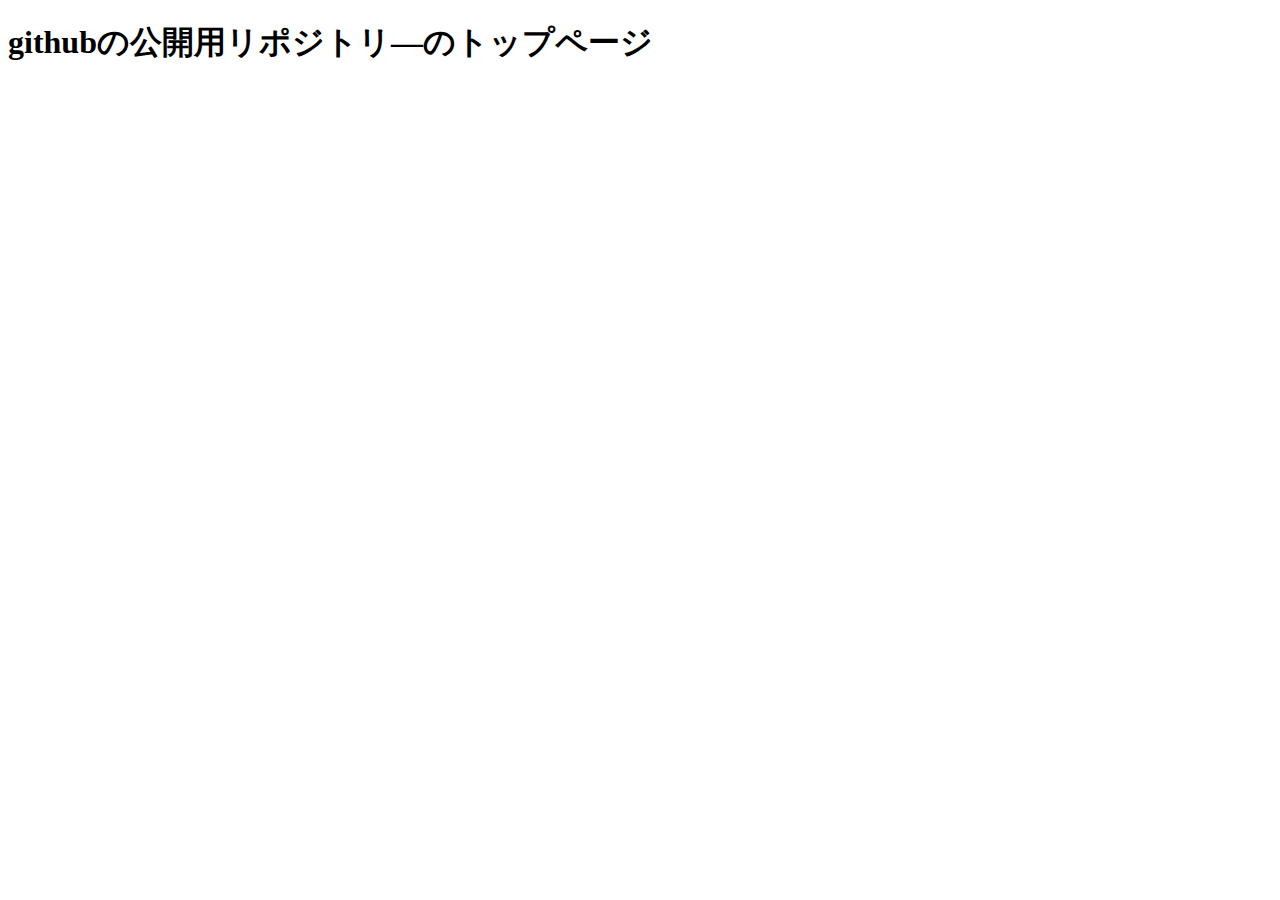
==== index.html @ e053f9ed "更新" ====
<!DOCTYPE html>
<html lang="ja">
<head>
  <meta charset="UTF-8">
  <meta http-equiv="X-UA-Compatible" content="IE=edge">
  <meta name="viewport" content="width=device-width, initial-scale=1.0">
  <title>githubの公開用リポジトリ―のトップページ</title>
</head>
<body>
<h1>githubの公開用リポジトリ―のトップページ</h1>
  
</body>
</html>
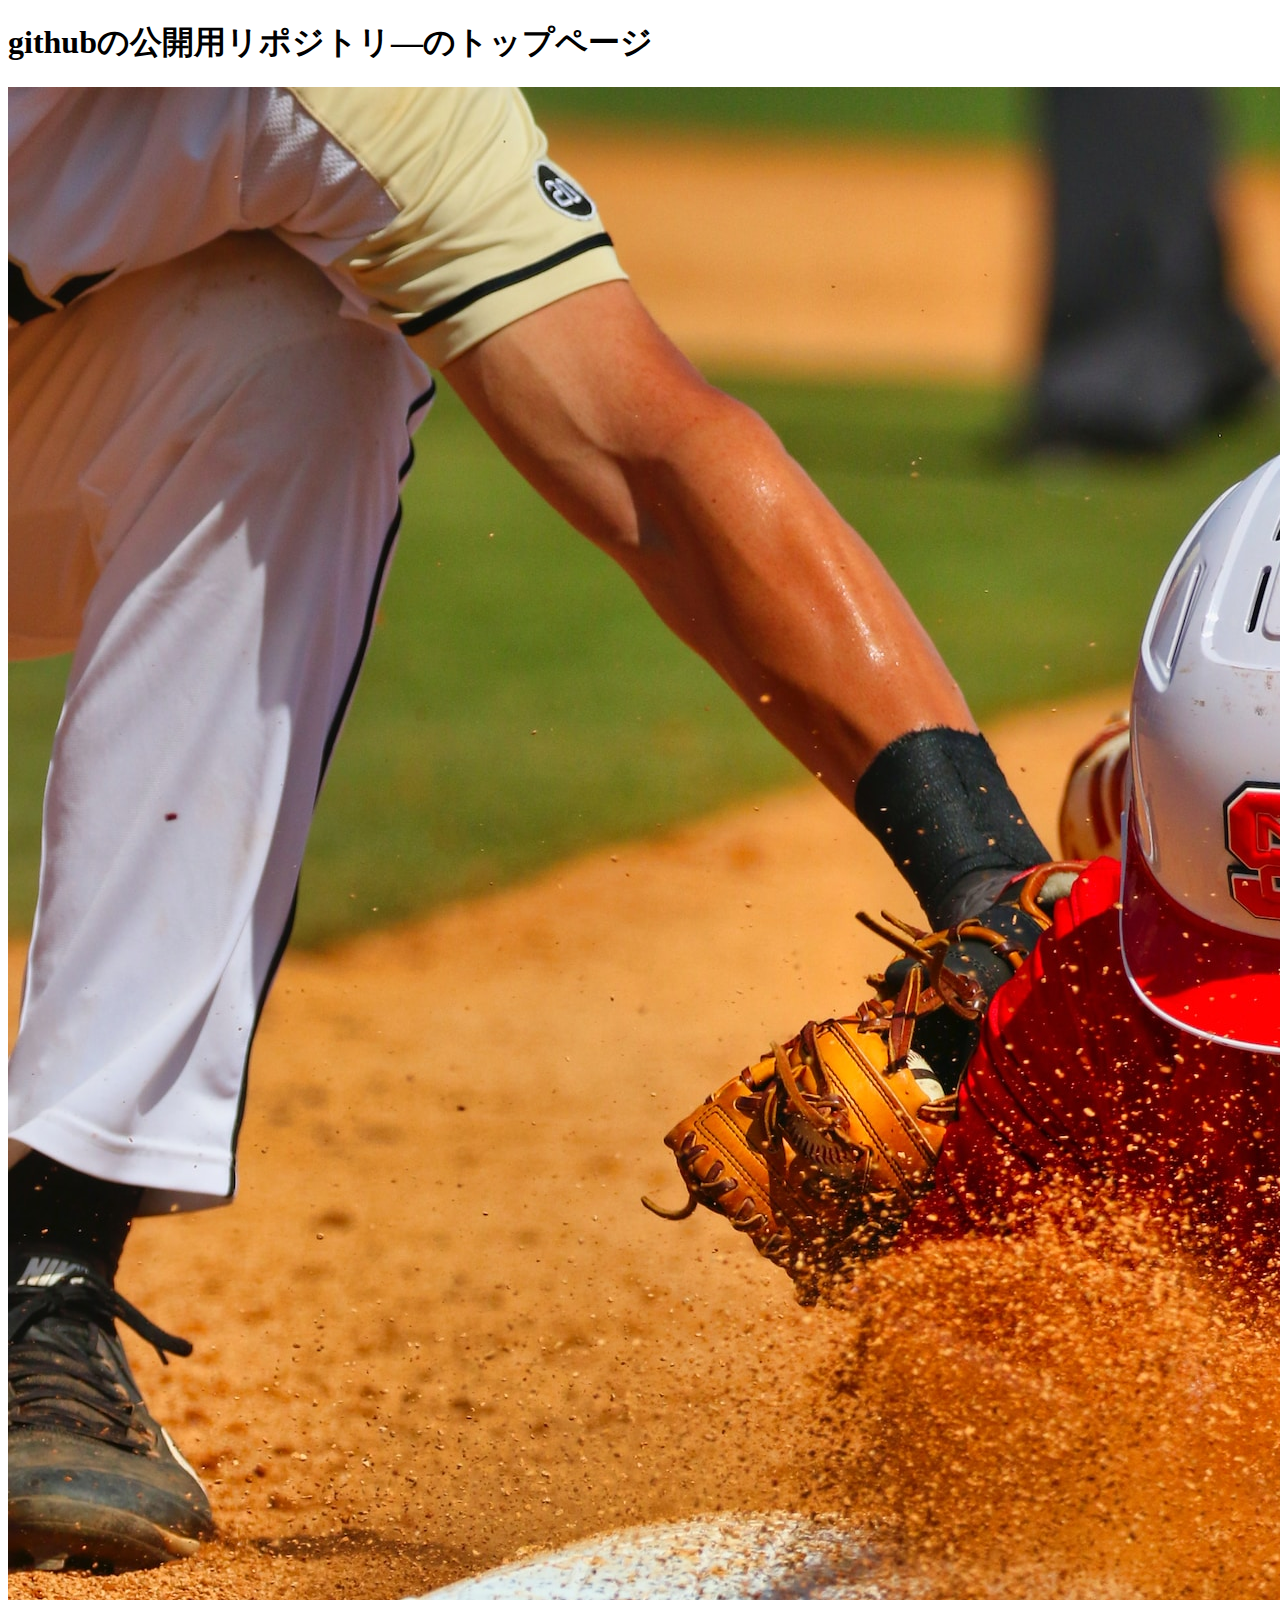
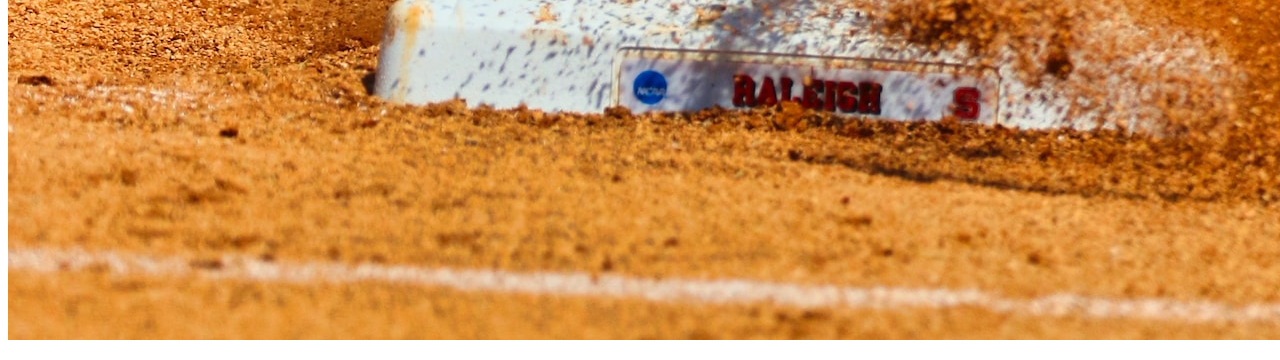
==== commit e537d329: "画像追加" ====
--- a/index.html
+++ b/index.html
@@ -8,6 +8,8 @@
 </head>
 <body>
 <h1>githubの公開用リポジトリ―のトップページ</h1>
+<p><img src="img/01.jpg" alt=""></p>
+
   
 </body>
 </html>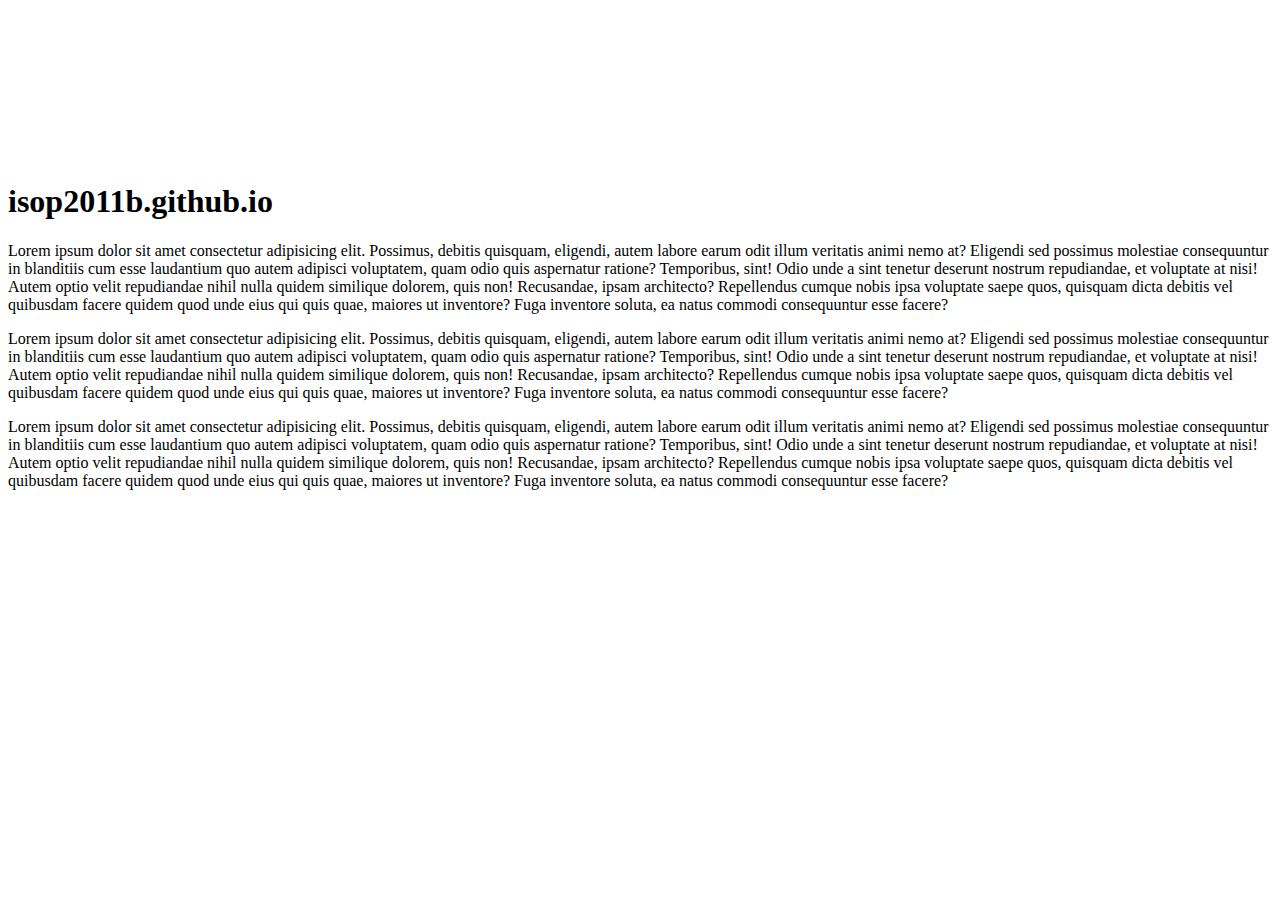
==== commit 806d5802: "更新" ====
--- a/index.html
+++ b/index.html
@@ -7,8 +7,19 @@
   <title>githubの公開用リポジトリ―のトップページ</title>
 </head>
 <body>
-<h1>githubの公開用リポジトリ―のトップページ</h1>
-<p><img src="img/01.jpg" alt=""></p>
+<div class="video-wrapper">
+ <video src="img/002.mp4" autoplay muted playsinline>
+ </video>
+</div>
+<div class="txt-box">
+<h1>isop2011b.github.io</h1>
+<p>Lorem ipsum dolor sit amet consectetur adipisicing elit. Possimus, debitis quisquam, eligendi, autem labore earum odit illum veritatis animi nemo at? Eligendi sed possimus molestiae consequuntur in blanditiis cum esse laudantium quo autem adipisci voluptatem, quam odio quis aspernatur ratione? Temporibus, sint! Odio unde a sint tenetur deserunt nostrum repudiandae, et voluptate at nisi! Autem optio velit repudiandae nihil nulla quidem similique dolorem, quis non! Recusandae, ipsam architecto? Repellendus cumque nobis ipsa voluptate saepe quos, quisquam dicta debitis vel quibusdam facere quidem quod unde eius qui quis quae, maiores ut inventore? Fuga inventore soluta, ea natus commodi consequuntur esse facere?</p>
+
+<p>Lorem ipsum dolor sit amet consectetur adipisicing elit. Possimus, debitis quisquam, eligendi, autem labore earum odit illum veritatis animi nemo at? Eligendi sed possimus molestiae consequuntur in blanditiis cum esse laudantium quo autem adipisci voluptatem, quam odio quis aspernatur ratione? Temporibus, sint! Odio unde a sint tenetur deserunt nostrum repudiandae, et voluptate at nisi! Autem optio velit repudiandae nihil nulla quidem similique dolorem, quis non! Recusandae, ipsam architecto? Repellendus cumque nobis ipsa voluptate saepe quos, quisquam dicta debitis vel quibusdam facere quidem quod unde eius qui quis quae, maiores ut inventore? Fuga inventore soluta, ea natus commodi consequuntur esse facere?</p>
+
+<p>Lorem ipsum dolor sit amet consectetur adipisicing elit. Possimus, debitis quisquam, eligendi, autem labore earum odit illum veritatis animi nemo at? Eligendi sed possimus molestiae consequuntur in blanditiis cum esse laudantium quo autem adipisci voluptatem, quam odio quis aspernatur ratione? Temporibus, sint! Odio unde a sint tenetur deserunt nostrum repudiandae, et voluptate at nisi! Autem optio velit repudiandae nihil nulla quidem similique dolorem, quis non! Recusandae, ipsam architecto? Repellendus cumque nobis ipsa voluptate saepe quos, quisquam dicta debitis vel quibusdam facere quidem quod unde eius qui quis quae, maiores ut inventore? Fuga inventore soluta, ea natus commodi consequuntur esse facere?</p>
+
+</div>
 
   
 </body>
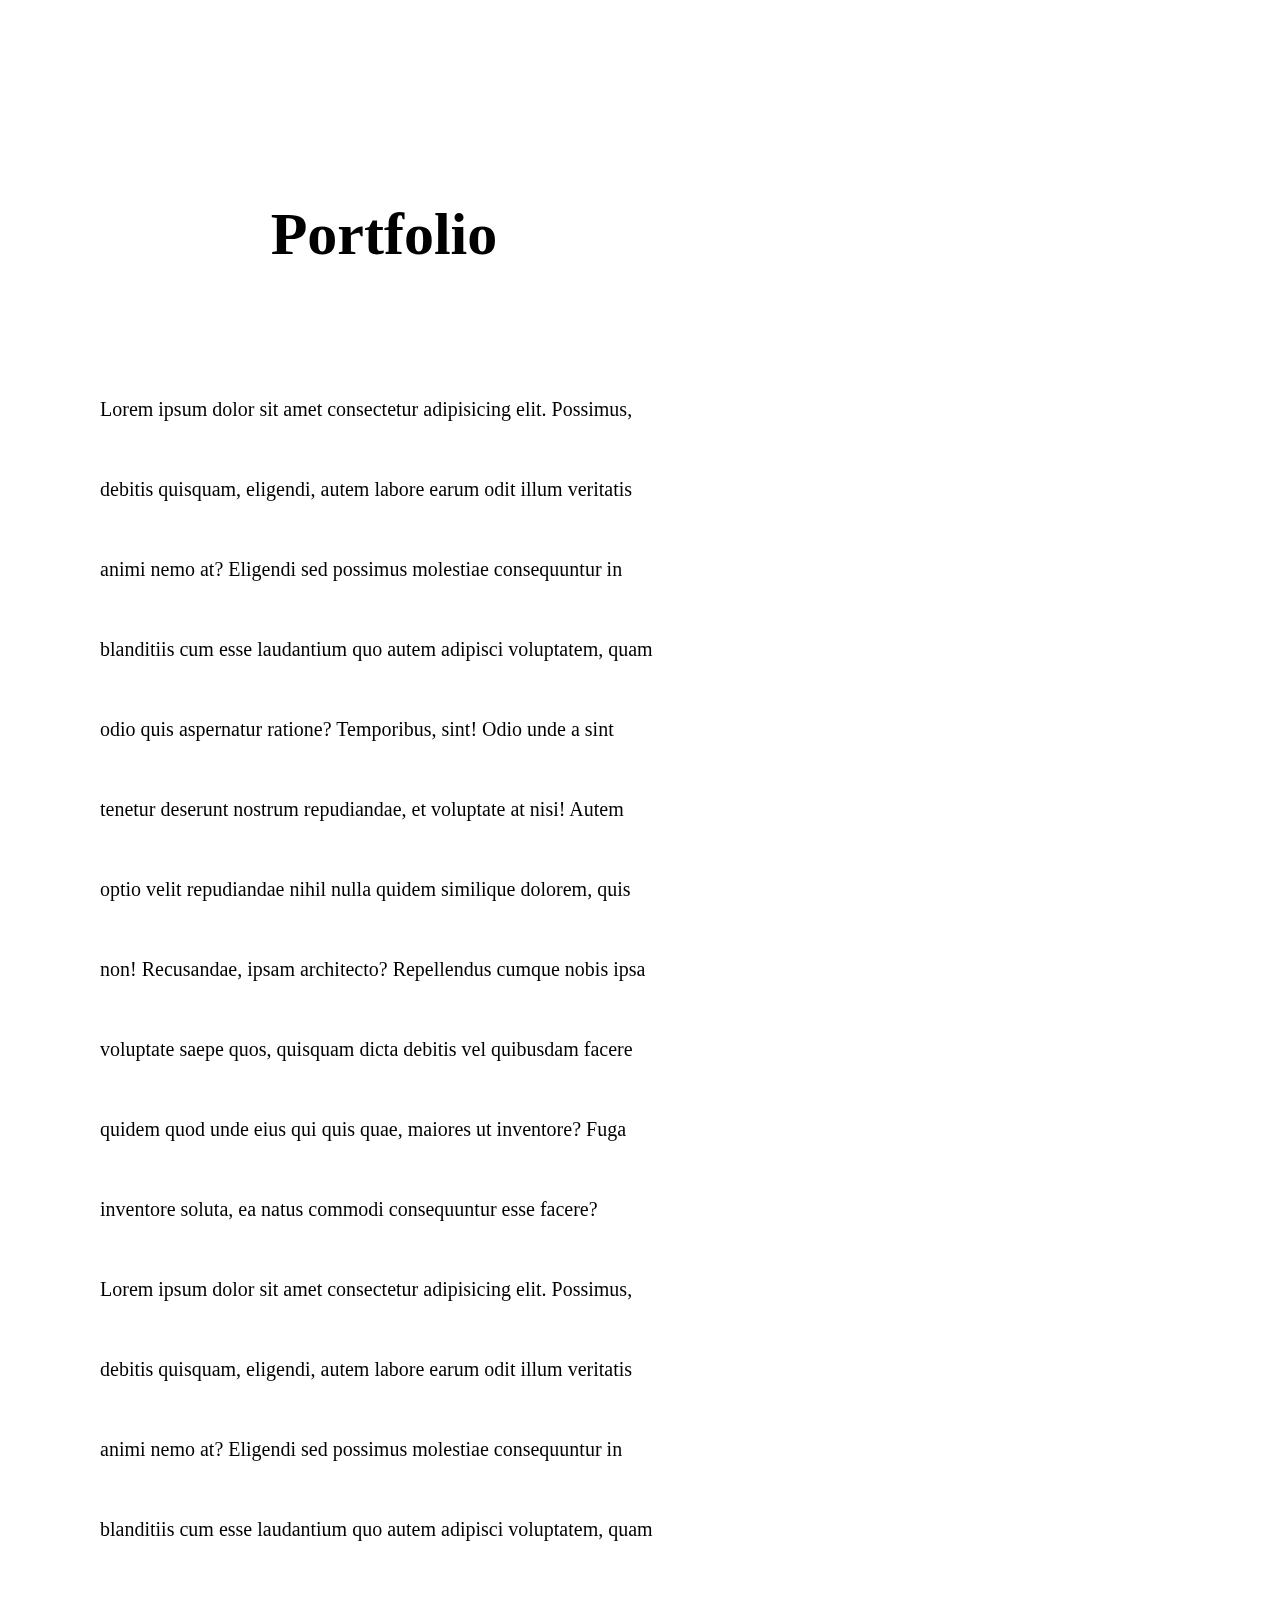
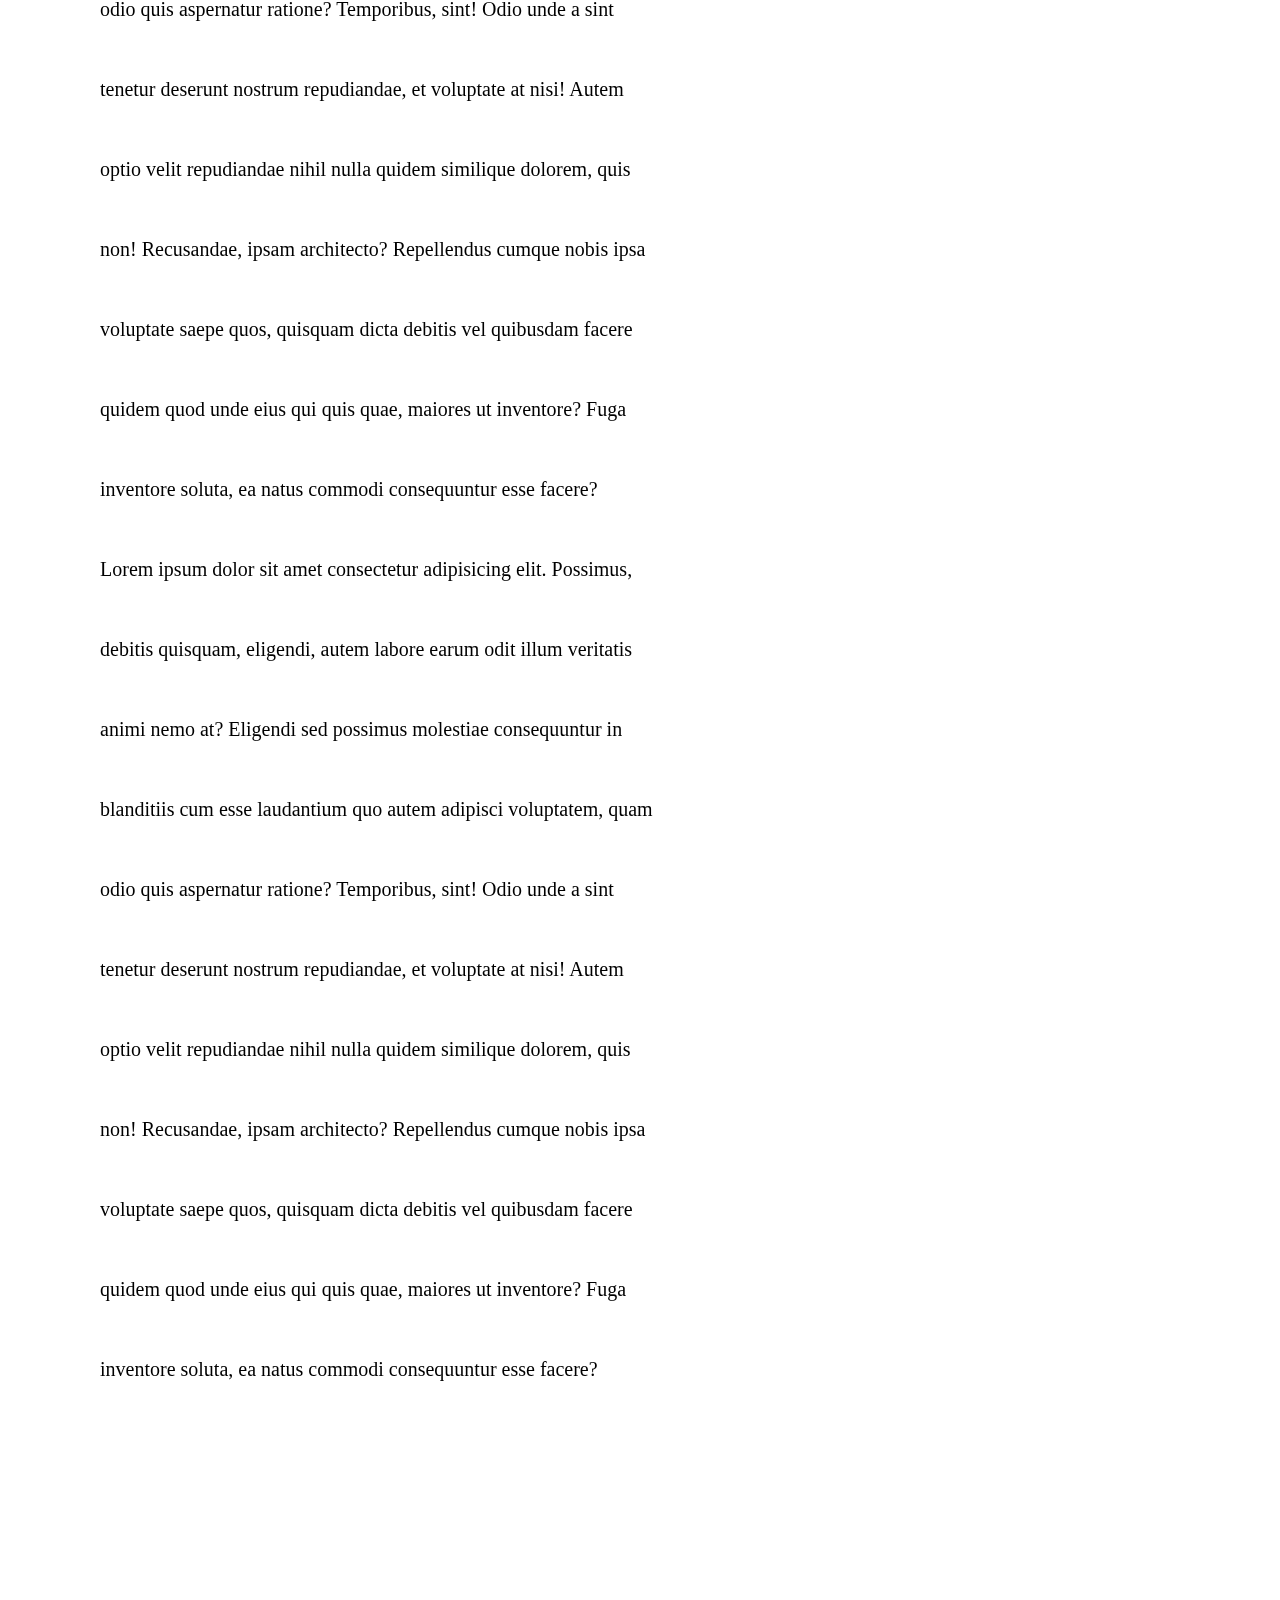
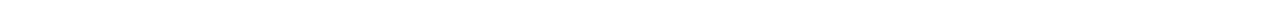
==== commit 584a559d: "諸々変更しました" ====
--- a/index.html
+++ b/index.html
@@ -5,6 +5,7 @@
   <meta http-equiv="X-UA-Compatible" content="IE=edge">
   <meta name="viewport" content="width=device-width, initial-scale=1.0">
   <title>githubの公開用リポジトリ―のトップページ</title>
+<link rel="stylesheet" href="css/style.css">
 </head>
 <body>
 <div class="video-wrapper">
@@ -12,7 +13,7 @@
  </video>
 </div>
 <div class="txt-box">
-<h1>isop2011b.github.io</h1>
+<h1>Portfolio</h1>
 <p>Lorem ipsum dolor sit amet consectetur adipisicing elit. Possimus, debitis quisquam, eligendi, autem labore earum odit illum veritatis animi nemo at? Eligendi sed possimus molestiae consequuntur in blanditiis cum esse laudantium quo autem adipisci voluptatem, quam odio quis aspernatur ratione? Temporibus, sint! Odio unde a sint tenetur deserunt nostrum repudiandae, et voluptate at nisi! Autem optio velit repudiandae nihil nulla quidem similique dolorem, quis non! Recusandae, ipsam architecto? Repellendus cumque nobis ipsa voluptate saepe quos, quisquam dicta debitis vel quibusdam facere quidem quod unde eius qui quis quae, maiores ut inventore? Fuga inventore soluta, ea natus commodi consequuntur esse facere?</p>
 
 <p>Lorem ipsum dolor sit amet consectetur adipisicing elit. Possimus, debitis quisquam, eligendi, autem labore earum odit illum veritatis animi nemo at? Eligendi sed possimus molestiae consequuntur in blanditiis cum esse laudantium quo autem adipisci voluptatem, quam odio quis aspernatur ratione? Temporibus, sint! Odio unde a sint tenetur deserunt nostrum repudiandae, et voluptate at nisi! Autem optio velit repudiandae nihil nulla quidem similique dolorem, quis non! Recusandae, ipsam architecto? Repellendus cumque nobis ipsa voluptate saepe quos, quisquam dicta debitis vel quibusdam facere quidem quod unde eius qui quis quae, maiores ut inventore? Fuga inventore soluta, ea natus commodi consequuntur esse facere?</p>
--- a/css/style.css
+++ b/css/style.css
@@ -0,0 +1,28 @@
+html{box-sizing:border-box;-webkit-text-size-adjust:100%}*,:after,:before{background-repeat:no-repeat;box-sizing:inherit}:after,:before{text-decoration:inherit;vertical-align:inherit}*{padding:0;margin:0;box-sizing:border-box;}audio:not([controls]){display:none;height:0}hr{overflow:visible}article,aside,details,figcaption,figure,footer,header,main,menu,nav,section,summary{display:block}summary{display:list-item}small{font-size:80%}[hidden],template{display:none}abbr[title]{border-bottom:1px dotted;text-decoration:none}a{background-color:transparent;-webkit-text-decoration-skip:objects}a:active,a:hover{outline-width:0}code,kbd,pre,samp{font-family:monospace,monospace}b,strong{font-weight:bolder}dfn{font-style:italic}mark{background-color:#ff0;color:#000}sub,sup{font-size:75%;line-height:0;position:relative;vertical-align:baseline}sub{bottom:-.25em}sup{top:-.5em}input{border-radius:0}[role=button],[type=button],[type=reset],[type=submit],button{cursor:pointer}[disabled]{cursor:default}[type=number]{width:auto}[type=search][type=search]::-webkit-search-cancel-button,[type=search]::-webkit-search-decoration{-webkit-appearance:none}textarea{overflow:auto;resize:vertical}button,input,optgroup,select,textarea{font:inherit}optgroup{font-weight:700}button{overflow:visible}[type=button]::-moz-focus-inner,[type=reset]::-moz-focus-inner,[type=submit]::-moz-focus-inner,button::-moz-focus-inner{border-style:0;padding:0}[type=button]::-moz-focus-inner,[type=reset]::-moz-focus-inner,[type=submit]::-moz-focus-inner,button:-moz-focusring{outline:1px dotted}[type=reset],[type=submit],button,html [type=button]button,select{text-transform:none}button,input,select,textarea{background-color:transparent;border-style:none;color:inherit}select::-ms-expand{display:none}select::-ms-value{color:currentColor}legend{border:0;color:inherit;display:table;max-width:100%;white-space:normal}::-webkit-file-upload-button{-webkit-appearance:button;font:inherit}[type=search]img{border-style:none;vertical-align: bottom}progress{vertical-align:baseline}svg:not(:root){overflow:hidden}audio,canvas,progress,video{display:inline-block}@media screen{[hidden~=screen]{display:inherit}[hidden~=screen]:not(:active):not(:focus):not(:target){position:absolute!important;clip:rect(0 0 0 0)!important}}[aria-busy=true]{cursor:progress}[aria-controls]{cursor:pointer}[aria-disabled]{cursor:default}::-moz-selection{background-color:#b3d4fc;color:#000;text-shadow:none}::selection{background-color:#b3d4fc;color:#000;text-shadow:none}ul,ol{list-style:none;}a{text-decoration:none;}img{max-width: 100%;}
+
+.video-wrapper{
+width: 100%;
+height: 100vh;
+position: fixed;
+z-index: -1;
+}
+.video-wrapper>video{
+object-fit: cover;
+width: 100%;
+height: 100%;
+}
+.txt-box{
+width: 60%;
+background-color: #ffffff88;
+padding: 200px 100px;
+}
+.txt-box>h1{
+font-size: 60px;
+text-align: center;
+margin-bottom: 100px;
+}
+.txt-box>p{
+font-size: 20px;
+line-height: 4;
+
+}